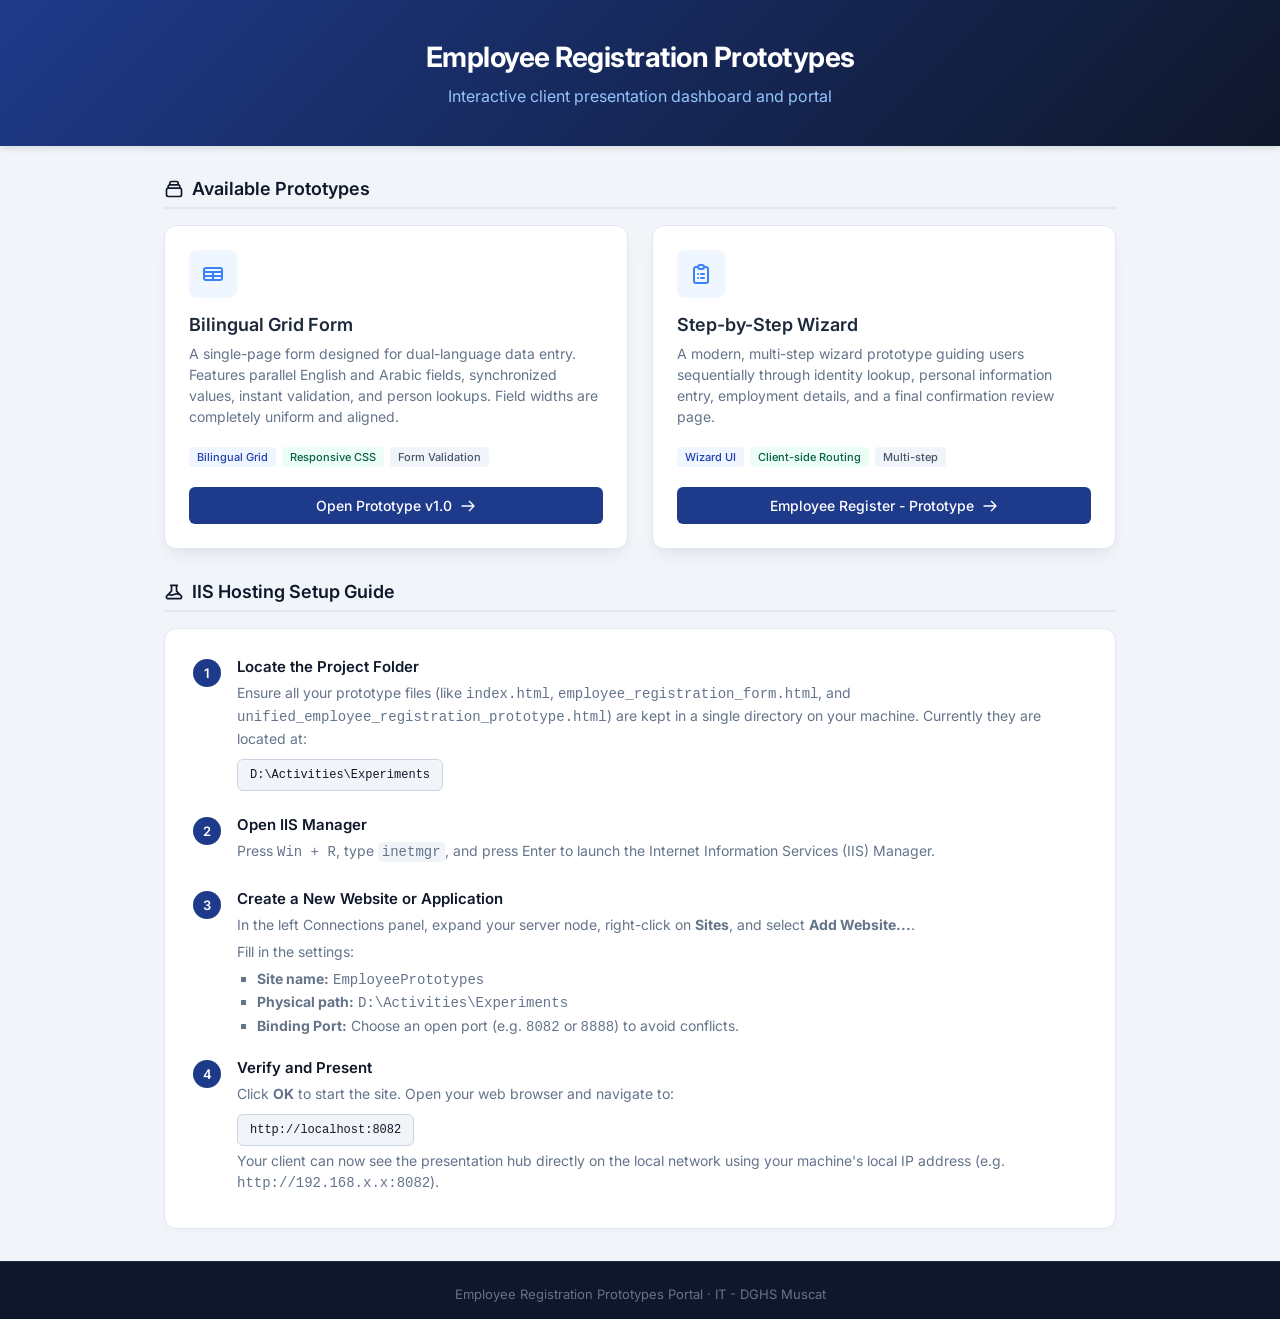
==== index.html @ e055f73d "Add link to prototype" ====
<!DOCTYPE html>
<html lang="en">

<head>
  <meta charset="UTF-8">
  <meta name="viewport" content="width=device-width, initial-scale=1.0">
  <title>Client Presentation Hub · Employee Registration Prototypes</title>
  <style>
    @import url('https://fonts.googleapis.com/css2?family=Inter:wght@400;500;600;700&display=swap');

    * {
      box-sizing: border-box;
      margin: 0;
      padding: 0;
    }

    body {
      font-family: 'Inter', "Segoe UI", system-ui, -apple-system, sans-serif;
      font-size: 14px;
      color: #334155;
      background: #f1f5f9;
      min-height: 100vh;
      display: flex;
      flex-direction: column;
    }

    header {
      background: linear-gradient(135deg, #1e3a8a 0%, #0f172a 100%);
      color: #ffffff;
      padding: 40px 24px;
      text-align: center;
      box-shadow: 0 4px 6px -1px rgba(0, 0, 0, 0.1);
    }

    .header-content {
      max-width: 800px;
      margin: 0 auto;
    }

    header h1 {
      font-size: 28px;
      font-weight: 700;
      margin-bottom: 12px;
      letter-spacing: -0.5px;
    }

    header p {
      color: #93c5fd;
      font-size: 16px;
      font-weight: 400;
    }

    main {
      flex: 1;
      max-width: 1000px;
      width: 100%;
      margin: 32px auto;
      padding: 0 24px;
      display: grid;
      grid-template-columns: 1fr;
      gap: 32px;
    }

    .section-title {
      font-size: 18px;
      font-weight: 600;
      color: #0f172a;
      margin-bottom: 16px;
      display: flex;
      align-items: center;
      gap: 8px;
      border-bottom: 2px solid #e2e8f0;
      padding-bottom: 8px;
    }

    .cards-grid {
      display: grid;
      grid-template-columns: 1fr 1fr;
      gap: 24px;
    }

    @media (max-width: 768px) {
      .cards-grid {
        grid-template-columns: 1fr;
      }
    }

    .card {
      background: #ffffff;
      border: 1px solid #e2e8f0;
      border-radius: 12px;
      padding: 24px;
      display: flex;
      flex-direction: column;
      box-shadow: 0 4px 6px -1px rgba(0, 0, 0, 0.02), 0 10px 15px -3px rgba(0, 0, 0, 0.05);
      transition: all 0.25s ease;
      position: relative;
      overflow: hidden;
    }

    .card::before {
      content: '';
      position: absolute;
      top: 0;
      left: 0;
      width: 4px;
      height: 100%;
      background: #3b82f6;
      opacity: 0;
      transition: opacity 0.2s;
    }

    .card:hover {
      transform: translateY(-4px);
      box-shadow: 0 10px 15px -3px rgba(0, 0, 0, 0.05), 0 20px 25px -5px rgba(0, 0, 0, 0.1);
      border-color: #cbd5e1;
    }

    .card:hover::before {
      opacity: 1;
    }

    .card-icon {
      font-size: 24px;
      margin-bottom: 16px;
      background: #eff6ff;
      color: #3b82f6;
      width: 48px;
      height: 48px;
      border-radius: 8px;
      display: flex;
      align-items: center;
      justify-content: center;
    }

    .card-title {
      font-size: 18px;
      font-weight: 600;
      color: #1e293b;
      margin-bottom: 8px;
    }

    .card-desc {
      color: #64748b;
      font-size: 14px;
      line-height: 1.5;
      margin-bottom: 20px;
      flex: 1;
    }

    .card-tags {
      display: flex;
      gap: 6px;
      flex-wrap: wrap;
      margin-bottom: 20px;
    }

    .tag {
      font-size: 11px;
      font-weight: 500;
      padding: 3px 8px;
      border-radius: 4px;
      background: #f1f5f9;
      color: #475569;
    }

    .tag-blue {
      background: #eff6ff;
      color: #1e40af;
    }

    .tag-green {
      background: #ecfdf5;
      color: #065f46;
    }

    .card-btn {
      display: inline-flex;
      align-items: center;
      justify-content: center;
      gap: 8px;
      padding: 10px 16px;
      background: #1e3a8a;
      color: #ffffff;
      text-decoration: none;
      font-weight: 500;
      border-radius: 6px;
      transition: background 0.2s;
    }

    .card-btn:hover {
      background: #1d4ed8;
    }

    /* IIS Hosting Instructions Box */
    .iis-guide {
      background: #ffffff;
      border: 1px solid #e2e8f0;
      border-radius: 12px;
      padding: 28px;
      box-shadow: 0 4px 6px -1px rgba(0, 0, 0, 0.02);
    }

    .guide-step {
      margin-bottom: 20px;
      display: flex;
      gap: 16px;
    }

    .guide-step:last-child {
      margin-bottom: 0;
    }

    .step-num {
      width: 28px;
      height: 28px;
      background: #1e3a8a;
      color: #ffffff;
      border-radius: 50%;
      display: flex;
      align-items: center;
      justify-content: center;
      font-weight: 600;
      font-size: 13px;
      flex-shrink: 0;
      margin-top: 2px;
    }

    .step-text h4 {
      font-size: 15px;
      font-weight: 600;
      color: #0f172a;
      margin-bottom: 6px;
    }

    .step-text p {
      color: #64748b;
      line-height: 1.5;
      margin-bottom: 6px;
    }

    .code-block {
      background: #f1f5f9;
      padding: 8px 12px;
      border-radius: 6px;
      font-family: monospace;
      font-size: 12px;
      color: #0f172a;
      border: 1px solid #cbd5e1;
      display: inline-block;
      margin: 4px 0;
    }

    footer {
      background: #0f172a;
      color: #64748b;
      text-align: center;
      padding: 24px;
      font-size: 13px;
      border-top: 1px solid #1e293b;
    }
  </style>
</head>

<body>

  <header>
    <div class="header-content">
      <h1>Employee Registration Prototypes</h1>
      <p>Interactive client presentation dashboard and portal</p>
    </div>
  </header>

  <main>
    <div>
      <h2 class="section-title">
        <svg width="20" height="20" fill="none" stroke="currentColor" stroke-width="2" viewBox="0 0 24 24"
          xmlns="http://www.w3.org/2000/svg">
          <path stroke-linecap="round" stroke-linejoin="round"
            d="M19 11H5m14 0a2 2 0 012 2v6a2 2 0 01-2 2H5a2 2 0 01-2-2v-6a2 2 0 012-2m14 0V9a2 2 0 00-2-2M5 11V9a2 2 0 012-2m0 0V5a2 2 0 012-2h6a2 2 0 012 2v2M7 7h10">
          </path>
        </svg>
        Available Prototypes
      </h2>
      <div class="cards-grid">

        <!-- Card 1 -->
        <div class="card">
          <div class="card-icon">
            <svg width="24" height="24" fill="none" stroke="currentColor" stroke-width="2" viewBox="0 0 24 24"
              xmlns="http://www.w3.org/2000/svg">
              <path stroke-linecap="round" stroke-linejoin="round"
                d="M3 10h18M3 14h18m-9-4v8m-7 0h14a2 2 0 002-2V8a2 2 0 00-2-2H5a2 2 0 00-2 2v8a2 2 0 002 2z"></path>
            </svg>
          </div>
          <h3 class="card-title">Bilingual Grid Form</h3>
          <p class="card-desc">
            A single-page form designed for dual-language data entry. Features parallel English and Arabic fields,
            synchronized values, instant validation, and person lookups. Field widths are completely uniform and
            aligned.
          </p>
          <div class="card-tags">
            <span class="tag tag-blue">Bilingual Grid</span>
            <span class="tag tag-green">Responsive CSS</span>
            <span class="tag">Form Validation</span>
          </div>
          <a href="employee_registration_form.html" class="card-btn">
            Open Prototype v1.0
            <svg width="16" height="16" fill="none" stroke="currentColor" stroke-width="2" viewBox="0 0 24 24"
              xmlns="http://www.w3.org/2000/svg">
              <path stroke-linecap="round" stroke-linejoin="round" d="M14 5l7 7m0 0l-7 7m7-7H3"></path>
            </svg>
          </a>
        </div>

        <!-- Card 2 -->
        <div class="card">
          <div class="card-icon">
            <svg width="24" height="24" fill="none" stroke="currentColor" stroke-width="2" viewBox="0 0 24 24"
              xmlns="http://www.w3.org/2000/svg">
              <path stroke-linecap="round" stroke-linejoin="round"
                d="M9 5H7a2 2 0 00-2 2v12a2 2 0 002 2h10a2 2 0 002-2V7a2 2 0 00-2-2h-2M9 5a2 2 0 002 2h2a2 2 0 002-2M9 5a2 2 0 012-2h2a2 2 0 012 2m-3 7h3m-3 4h3m-6-4h.01M9 16h.01">
              </path>
            </svg>
          </div>
          <h3 class="card-title">Step-by-Step Wizard</h3>
          <p class="card-desc">
            A modern, multi-step wizard prototype guiding users sequentially through identity lookup, personal
            information entry, employment details, and a final confirmation review page.
          </p>
          <div class="card-tags">
            <span class="tag tag-blue">Wizard UI</span>
            <span class="tag tag-green">Client-side Routing</span>
            <span class="tag">Multi-step</span>
          </div>
          <a href="new_employee_registration.html" class="card-btn">
            Employee Register - Prototype
            <svg width="16" height="16" fill="none" stroke="currentColor" stroke-width="2" viewBox="0 0 24 24"
              xmlns="http://www.w3.org/2000/svg">
              <path stroke-linecap="round" stroke-linejoin="round" d="M14 5l7 7m0 0l-7 7m7-7H3"></path>
            </svg>
          </a>
        </div>

      </div>
    </div>

    <div>
      <h2 class="section-title">
        <svg width="20" height="20" fill="none" stroke="currentColor" stroke-width="2" viewBox="0 0 24 24"
          xmlns="http://www.w3.org/2000/svg">
          <path stroke-linecap="round" stroke-linejoin="round"
            d="M19.428 15.428a2 2 0 00-1.022-.547l-2.387-.477a6 6 0 00-3.86.517l-.318.158a6 6 0 01-3.86.517L6.05 15.21a2 2 0 00-1.806.547M8 4h8l-1 1v5.172a2 2 0 00.586 1.414l5 5c1.26 1.26.367 3.414-1.415 3.414H4.828c-1.782 0-2.674-2.154-1.414-3.414l5-5A2 2 0 009 9.172V5L8 4z">
          </path>
        </svg>
        IIS Hosting Setup Guide
      </h2>
      <div class="iis-guide">
        <div class="guide-step">
          <div class="step-num">1</div>
          <div class="step-text">
            <h4>Locate the Project Folder</h4>
            <p>Ensure all your prototype files (like <code>index.html</code>,
              <code>employee_registration_form.html</code>, and
              <code>unified_employee_registration_prototype.html</code>) are kept in a single directory on your machine.
              Currently they are located at:</p>
            <div class="code-block">D:\Activities\Experiments</div>
          </div>
        </div>

        <div class="guide-step">
          <div class="step-num">2</div>
          <div class="step-text">
            <h4>Open IIS Manager</h4>
            <p>Press <kbd>Win + R</kbd>, type <code
                style="background:#f1f5f9;padding:2px 4px;border-radius:4px">inetmgr</code>, and press Enter to launch
              the Internet Information Services (IIS) Manager.</p>
          </div>
        </div>

        <div class="guide-step">
          <div class="step-num">3</div>
          <div class="step-text">
            <h4>Create a New Website or Application</h4>
            <p>In the left Connections panel, expand your server node, right-click on <strong>Sites</strong>, and select
              <strong>Add Website...</strong>.</p>
            <p>Fill in the settings:</p>
            <ul style="margin-left: 20px; color: #64748b; line-height: 1.6; list-style-type: square;">
              <li><strong>Site name:</strong> <code>EmployeePrototypes</code></li>
              <li><strong>Physical path:</strong> <code>D:\Activities\Experiments</code></li>
              <li><strong>Binding Port:</strong> Choose an open port (e.g. <code>8082</code> or <code>8888</code>) to
                avoid conflicts.</li>
            </ul>
          </div>
        </div>

        <div class="guide-step">
          <div class="step-num">4</div>
          <div class="step-text">
            <h4>Verify and Present</h4>
            <p>Click <strong>OK</strong> to start the site. Open your web browser and navigate to:</p>
            <div class="code-block">http://localhost:8082</div>
            <p>Your client can now see the presentation hub directly on the local network using your machine's local IP
              address (e.g. <code>http://192.168.x.x:8082</code>).</p>
          </div>
        </div>
      </div>
    </div>
  </main>

  <footer>
    <p>Employee Registration Prototypes Portal · IT - DGHS Muscat</p>
  </footer>

</body>

</html>
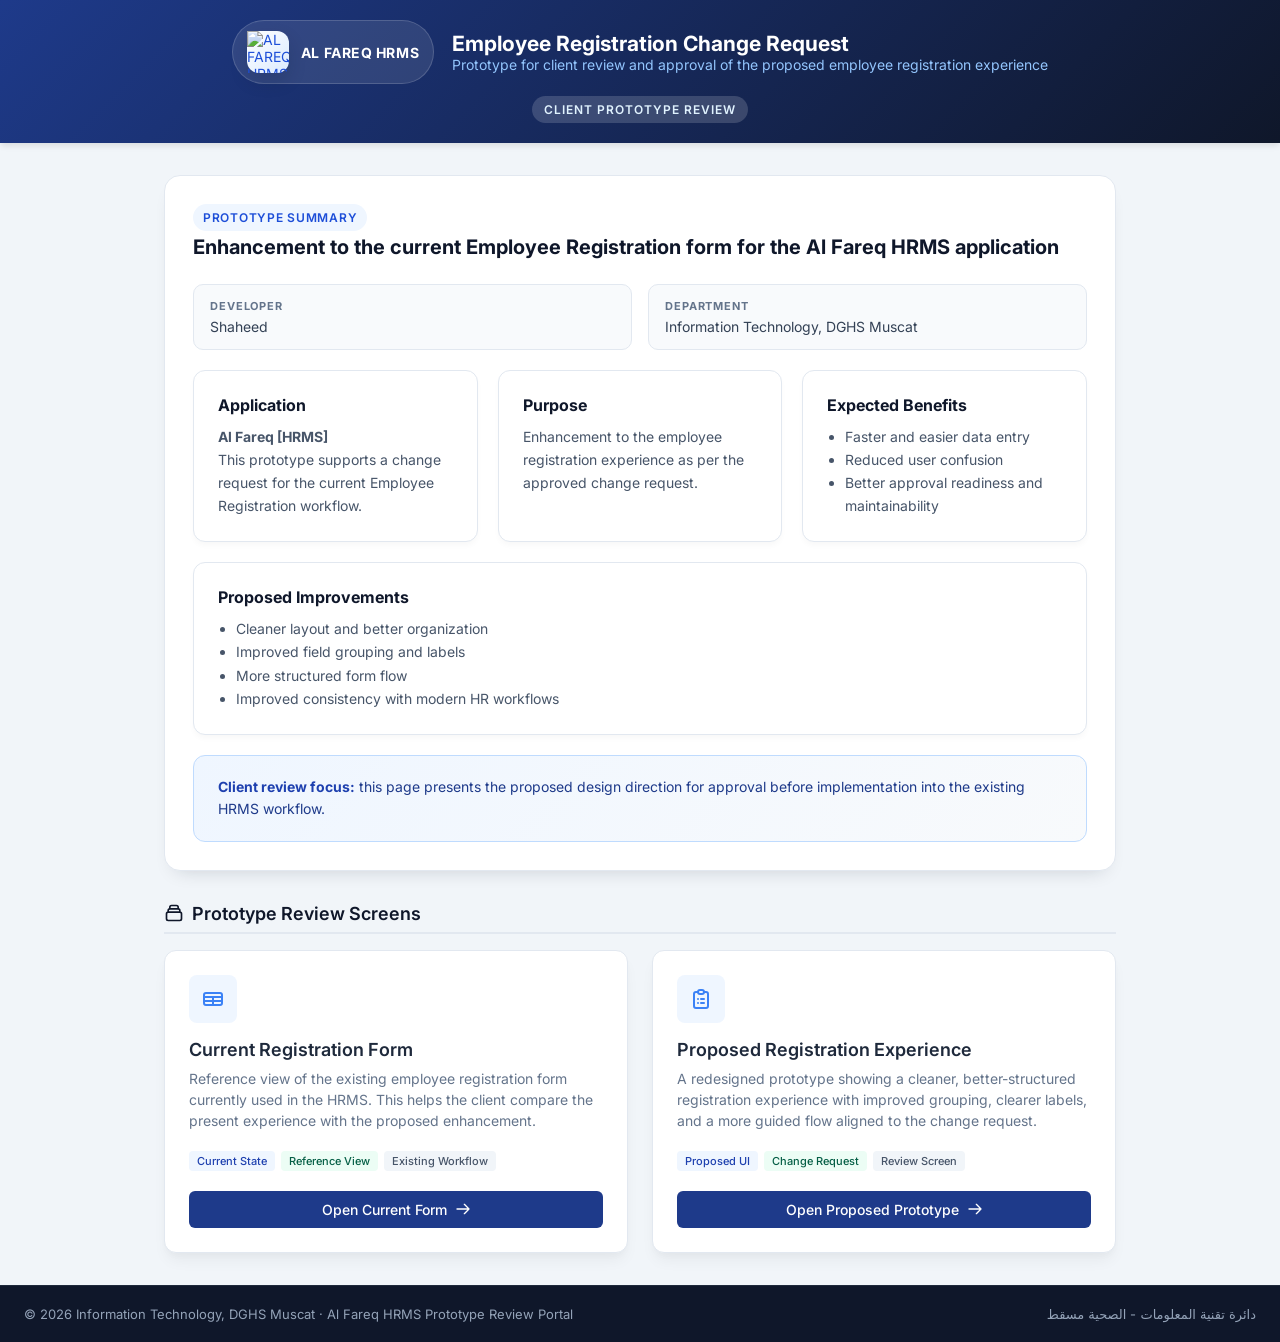
==== commit 66ca9e25: "Added zoom option to index page" ====
--- a/index.html
+++ b/index.html
@@ -5,8 +5,11 @@
   <meta charset="UTF-8">
   <meta name="viewport" content="width=device-width, initial-scale=1.0">
   <title>Client Presentation Hub · Employee Registration Prototypes</title>
+  <link rel="preconnect" href="https://fonts.googleapis.com">
+  <link rel="preconnect" href="https://fonts.gstatic.com" crossorigin>
+  <link href="https://fonts.googleapis.com/css2?family=Inter:wght@400;500;600;700&display=swap" rel="stylesheet">
+  <link rel="stylesheet" href="https://cdnjs.cloudflare.com/ajax/libs/font-awesome/6.5.2/css/all.min.css" crossorigin="anonymous" referrerpolicy="no-referrer">
   <style>
-    @import url('https://fonts.googleapis.com/css2?family=Inter:wght@400;500;600;700&display=swap');
 
     * {
       box-sizing: border-box;
@@ -27,26 +30,43 @@
     header {
       background: linear-gradient(135deg, #1e3a8a 0%, #0f172a 100%);
       color: #ffffff;
-      padding: 40px 24px;
+      padding: 20px 24px;
       text-align: center;
       box-shadow: 0 4px 6px -1px rgba(0, 0, 0, 0.1);
     }
 
     .header-content {
-      max-width: 800px;
+      max-width: 900px;
       margin: 0 auto;
     }
 
+    .header-title-row {
+      display: flex;
+      align-items: center;
+      justify-content: center;
+      gap: 18px;
+      flex-wrap: wrap;
+      margin-bottom: 12px;
+      text-align: left;
+    }
+
+    .header-copy {
+      display: flex;
+      flex-direction: column;
+      align-items: flex-start;
+      min-width: 280px;
+    }
+
     header h1 {
-      font-size: 28px;
+      font-size: 24px;
       font-weight: 700;
-      margin-bottom: 12px;
+      margin-bottom: 8px;
       letter-spacing: -0.5px;
     }
 
     header p {
       color: #93c5fd;
-      font-size: 16px;
+      font-size: 14px;
       font-weight: 400;
     }
 
@@ -184,7 +204,12 @@
       color: #ffffff;
       text-decoration: none;
       font-weight: 500;
+      font-family: inherit;
+      font-size: inherit;
+      border: none;
       border-radius: 6px;
+      cursor: pointer;
+      appearance: none;
       transition: background 0.2s;
     }
 
@@ -192,73 +217,346 @@
       background: #1d4ed8;
     }
 
-    /* IIS Hosting Instructions Box */
-    .iis-guide {
+    .modal-backdrop {
+      position: fixed;
+      inset: 0;
+      background: rgba(2, 6, 23, 0.72);
+      display: none;
+      align-items: center;
+      justify-content: center;
+      padding: 24px;
+      z-index: 2000;
+    }
+
+    .modal-backdrop.open {
+      display: flex;
+    }
+
+    .modal-panel {
+      width: min(1100px, 100%);
+      max-height: 90vh;
+      background: #ffffff;
+      border-radius: 16px;
+      overflow: hidden;
+      box-shadow: 0 20px 50px rgba(2, 6, 23, 0.28);
+      display: flex;
+      flex-direction: column;
+    }
+
+    .modal-header {
+      display: flex;
+      justify-content: space-between;
+      align-items: center;
+      padding: 16px 20px;
+      border-bottom: 1px solid #e2e8f0;
+      background: #f8fafc;
+    }
+
+    .modal-title {
+      font-size: 16px;
+      font-weight: 700;
+      color: #0f172a;
+    }
+
+    .modal-close {
+      border: none;
+      background: transparent;
+      color: #475569;
+      font-size: 22px;
+      cursor: pointer;
+      line-height: 1;
+    }
+
+    .modal-body {
+      padding: 16px;
+      overflow: auto;
+      background: #f8fafc;
+    }
+
+    .modal-zoom-toolbar {
+      display: flex;
+      align-items: center;
+      justify-content: flex-end;
+      gap: 6px;
+      margin-bottom: 10px;
+      flex-wrap: wrap;
+    }
+
+    .modal-zoom-btn {
+      border: 1px solid #d0d7de;
+      background: #ffffff;
+      color: #212529;
+      border-radius: 0.375rem;
+      min-width: 30px;
+      height: 30px;
+      display: inline-flex;
+      align-items: center;
+      justify-content: center;
+      cursor: pointer;
+      font-size: 13px;
+      font-weight: 600;
+      line-height: 1;
+      box-shadow: 0 1px 2px rgba(15, 23, 42, 0.04);
+      transition: all 0.2s ease;
+      padding: 0 8px;
+    }
+
+    .modal-zoom-btn:hover {
+      background: #f8f9fa;
+      border-color: #adb5bd;
+      box-shadow: 0 2px 6px rgba(15, 23, 42, 0.08);
+    }
+
+    .modal-zoom-btn:active {
+      background: #e9ecef;
+      border-color: #adb5bd;
+      transform: translateY(1px);
+    }
+
+    .modal-zoom-btn.primary {
+      background: #0d6efd;
+      border-color: #0d6efd;
+      color: #ffffff;
+    }
+
+    .modal-zoom-btn.primary:hover {
+      background: #0b5ed7;
+      border-color: #0a58ca;
+      color: #ffffff;
+    }
+
+    .modal-zoom-btn.secondary {
+      background: #6c757d;
+      border-color: #6c757d;
+      color: #ffffff;
+    }
+
+    .modal-zoom-btn.secondary:hover {
+      background: #5c636a;
+      border-color: #565e64;
+      color: #ffffff;
+    }
+
+    .modal-zoom-value {
+      min-width: 46px;
+      text-align: center;
+      font-size: 11px;
+      font-weight: 600;
+      color: #495057;
+      background: #f8f9fa;
+      border: 1px solid #dee2e6;
+      border-radius: 0.375rem;
+      padding: 4px 8px;
+      letter-spacing: 0.02em;
+    }
+
+    .modal-image-shell {
+      display: flex;
+      justify-content: center;
+      align-items: flex-start;
+      overflow: auto;
+      padding: 4px 0 8px;
+      cursor: zoom-in;
+      user-select: none;
+    }
+
+    .modal-image-shell.zoomed {
+      cursor: move;
+    }
+
+    .modal-image-shell.dragging {
+      cursor: grabbing;
+    }
+
+    .modal-image {
+      width: 100%;
+      max-width: 100%;
+      height: auto;
+      display: block;
+      border-radius: 10px;
+      border: 1px solid #e2e8f0;
+      background: #ffffff;
+      transform: translate(var(--image-translate-x, 0px), var(--image-translate-y, 0px)) scale(var(--image-zoom, 1));
+      transform-origin: top center;
+      transition: transform 0.2s ease;
+    }
+
+    .modal-image.dragging-image {
+      transition: none;
+    }
+
+    .eyebrow {
+      display: inline-block;
+      background: rgba(255,255,255,0.16);
+      color: #e0f2fe;
+      padding: 6px 12px;
+      border-radius: 999px;
+      font-size: 12px;
+      font-weight: 600;
+      letter-spacing: 0.08em;
+      text-transform: uppercase;
+    }
+
+    .app-brand {
+      display: inline-flex;
+      align-items: center;
+      gap: 12px;
+      padding: 10px 14px;
+      background: rgba(255,255,255,0.1);
+      border: 1px solid rgba(255,255,255,0.16);
+      border-radius: 999px;
+    }
+
+    .app-icon {
+      width: 42px;
+      height: 42px;
+      border-radius: 12px;
+      background: linear-gradient(135deg, #ffffff 0%, #dbeafe 100%);
+      display: flex;
+      align-items: center;
+      justify-content: center;
+      color: #1d4ed8;
+      box-shadow: 0 8px 18px rgba(15, 23, 42, 0.16);
+      flex-shrink: 0;
+    }
+
+    .app-brand-name {
+      font-size: 14px;
+      font-weight: 700;
+      letter-spacing: 0.04em;
+      color: #ffffff;
+    }
+
+    .overview-card {
+      background: #ffffff;
+      border: 1px solid #e2e8f0;
+      border-radius: 16px;
+      padding: 28px;
+      box-shadow: 0 10px 20px -12px rgba(15, 23, 42, 0.2);
+    }
+
+    .overview-top {
+      display: flex;
+      justify-content: space-between;
+      align-items: flex-start;
+      gap: 16px;
+      margin-bottom: 24px;
+    }
+
+    .overview-top h2 {
+      font-size: 20px;
+      color: #0f172a;
+      line-height: 1.25;
+      margin-top: 4px;
+    }
+
+    .pill {
+      display: inline-flex;
+      align-items: center;
+      gap: 6px;
+      padding: 6px 10px;
+      border-radius: 999px;
+      background: #eff6ff;
+      color: #1d4ed8;
+      font-size: 12px;
+      font-weight: 600;
+      text-transform: uppercase;
+      letter-spacing: 0.06em;
+    }
+
+    .meta-grid {
+      display: grid;
+      grid-template-columns: repeat(2, minmax(0, 1fr));
+      gap: 16px;
+    }
+
+    .meta-item {
+      background: #f8fafc;
+      border: 1px solid #e2e8f0;
+      border-radius: 10px;
+      padding: 14px 16px;
+    }
+
+    .meta-label {
+      display: block;
+      font-size: 11px;
+      font-weight: 700;
+      color: #64748b;
+      text-transform: uppercase;
+      letter-spacing: 0.08em;
+      margin-bottom: 5px;
+    }
+
+    .content-grid {
+      display: grid;
+      grid-template-columns: repeat(3, minmax(0, 1fr));
+      gap: 20px;
+    }
+
+    .panel {
       background: #ffffff;
       border: 1px solid #e2e8f0;
       border-radius: 12px;
-      padding: 28px;
-      box-shadow: 0 4px 6px -1px rgba(0, 0, 0, 0.02);
-    }
-
-    .guide-step {
-      margin-bottom: 20px;
-      display: flex;
-      gap: 16px;
-    }
-
-    .guide-step:last-child {
-      margin-bottom: 0;
-    }
-
-    .step-num {
-      width: 28px;
-      height: 28px;
-      background: #1e3a8a;
-      color: #ffffff;
-      border-radius: 50%;
-      display: flex;
-      align-items: center;
-      justify-content: center;
-      font-weight: 600;
-      font-size: 13px;
-      flex-shrink: 0;
-      margin-top: 2px;
-    }
-
-    .step-text h4 {
-      font-size: 15px;
-      font-weight: 600;
+      padding: 24px;
+      box-shadow: 0 4px 6px -1px rgba(0, 0, 0, 0.03);
+    }
+
+    .panel h3 {
+      font-size: 16px;
       color: #0f172a;
-      margin-bottom: 6px;
-    }
-
-    .step-text p {
-      color: #64748b;
-      line-height: 1.5;
-      margin-bottom: 6px;
-    }
-
-    .code-block {
-      background: #f1f5f9;
-      padding: 8px 12px;
-      border-radius: 6px;
-      font-family: monospace;
-      font-size: 12px;
-      color: #0f172a;
-      border: 1px solid #cbd5e1;
-      display: inline-block;
-      margin: 4px 0;
+      margin-bottom: 10px;
+    }
+
+    .panel p,
+    .panel li {
+      color: #475569;
+      line-height: 1.65;
+      font-size: 14px;
+    }
+
+    .panel ul {
+      margin-left: 18px;
+    }
+
+    .note-panel {
+      background: linear-gradient(135deg, #eff6ff 0%, #f8fafc 100%);
+      border: 1px solid #bfdbfe;
+      border-radius: 12px;
+      padding: 20px 24px;
+      color: #1e3a8a;
+      line-height: 1.6;
+    }
+
+    .note-panel strong {
+      color: #1e40af;
     }
 
     footer {
       background: #0f172a;
-      color: #64748b;
-      text-align: center;
-      padding: 24px;
+      color: #94a3b8;
+      padding: 20px 24px;
       font-size: 13px;
       border-top: 1px solid #1e293b;
     }
+
+    .footer-content {
+      width: 100%;
+      display: flex;
+      justify-content: space-between;
+      align-items: center;
+      gap: 16px;
+      flex-wrap: wrap;
+    }
+
+    .footer-left {
+      text-align: left;
+      margin-right: auto;
+    }
+
+    .footer-right {
+      text-align: right;
+      margin-left: auto;
+    }
   </style>
 </head>
 
@@ -266,12 +564,77 @@
 
   <header>
     <div class="header-content">
-      <h1>Employee Registration Prototypes</h1>
-      <p>Interactive client presentation dashboard and portal</p>
+      <div class="header-title-row">
+        <div class="app-brand">
+          <div class="app-icon" aria-hidden="true">
+            <img src="HRMS_Icon.png" alt="AL FAREQ HRMS icon" style="width: 100%; height: 100%; object-fit: contain; display: block;">
+          </div>
+          <div class="app-brand-name">AL FAREQ HRMS</div>
+        </div>
+        <div class="header-copy">
+          <h2>Employee Registration Change Request</h2>
+          <p>Prototype for client review and approval of the proposed employee registration experience</p>
+        </div>
+      </div>
+      <div class="eyebrow">Client Prototype Review</div>
     </div>
   </header>
 
   <main>
+    <div class="overview-card">
+      <div class="overview-top">
+        <div>
+          <div class="pill">Prototype Summary</div>
+          <h2>Enhancement to the current Employee Registration form for the Al Fareq HRMS application</h2>
+        </div>
+      </div>
+
+      <div class="meta-grid">
+        <div class="meta-item">
+          <span class="meta-label">Developer</span>
+          <div>Shaheed</div>
+        </div>
+        <div class="meta-item">
+          <span class="meta-label">Department</span>
+          <div>Information Technology, DGHS Muscat</div>
+        </div>
+      </div>
+
+      <div class="content-grid" style="margin-top: 20px;">
+        <div class="panel">
+          <h3>Application</h3>
+          <p><strong>Al Fareq [HRMS]</strong></p>
+          <p>This prototype supports a change request for the current Employee Registration workflow.</p>
+        </div>
+        <div class="panel">
+          <h3>Purpose</h3>
+          <p>Enhancement to the employee registration experience as per the approved change request.</p>
+        </div>
+        <div class="panel">
+          <h3>Expected Benefits</h3>
+          <ul>
+            <li>Faster and easier data entry</li>
+            <li>Reduced user confusion</li>
+            <li>Better approval readiness and maintainability</li>
+          </ul>
+        </div>
+      </div>
+
+      <div class="panel" style="margin-top: 20px;">
+        <h3>Proposed Improvements</h3>
+        <ul>
+          <li>Cleaner layout and better organization</li>
+          <li>Improved field grouping and labels</li>
+          <li>More structured form flow</li>
+          <li>Improved consistency with modern HR workflows</li>
+        </ul>
+      </div>
+
+      <div class="note-panel" style="margin-top: 20px;">
+        <strong>Client review focus:</strong> this page presents the proposed design direction for approval before implementation into the existing HRMS workflow.
+      </div>
+    </div>
+
     <div>
       <h2 class="section-title">
         <svg width="20" height="20" fill="none" stroke="currentColor" stroke-width="2" viewBox="0 0 24 24"
@@ -280,7 +643,7 @@
             d="M19 11H5m14 0a2 2 0 012 2v6a2 2 0 01-2 2H5a2 2 0 01-2-2v-6a2 2 0 012-2m14 0V9a2 2 0 00-2-2M5 11V9a2 2 0 012-2m0 0V5a2 2 0 012-2h6a2 2 0 012 2v2M7 7h10">
           </path>
         </svg>
-        Available Prototypes
+        Prototype Review Screens
       </h2>
       <div class="cards-grid">
 
@@ -293,24 +656,23 @@
                 d="M3 10h18M3 14h18m-9-4v8m-7 0h14a2 2 0 002-2V8a2 2 0 00-2-2H5a2 2 0 00-2 2v8a2 2 0 002 2z"></path>
             </svg>
           </div>
-          <h3 class="card-title">Bilingual Grid Form</h3>
+          <h3 class="card-title">Current Registration Form</h3>
           <p class="card-desc">
-            A single-page form designed for dual-language data entry. Features parallel English and Arabic fields,
-            synchronized values, instant validation, and person lookups. Field widths are completely uniform and
-            aligned.
+            Reference view of the existing employee registration form currently used in the HRMS. This helps the client
+            compare the present experience with the proposed enhancement.
           </p>
           <div class="card-tags">
-            <span class="tag tag-blue">Bilingual Grid</span>
-            <span class="tag tag-green">Responsive CSS</span>
-            <span class="tag">Form Validation</span>
+            <span class="tag tag-blue">Current State</span>
+            <span class="tag tag-green">Reference View</span>
+            <span class="tag">Existing Workflow</span>
           </div>
-          <a href="employee_registration_form.html" class="card-btn">
-            Open Prototype v1.0
+          <button type="button" class="card-btn" onclick="openCurrentFormModal()">
+            Open Current Form
             <svg width="16" height="16" fill="none" stroke="currentColor" stroke-width="2" viewBox="0 0 24 24"
               xmlns="http://www.w3.org/2000/svg">
               <path stroke-linecap="round" stroke-linejoin="round" d="M14 5l7 7m0 0l-7 7m7-7H3"></path>
             </svg>
-          </a>
+          </button>
         </div>
 
         <!-- Card 2 -->
@@ -323,18 +685,18 @@
               </path>
             </svg>
           </div>
-          <h3 class="card-title">Step-by-Step Wizard</h3>
+          <h3 class="card-title">Proposed Registration Experience</h3>
           <p class="card-desc">
-            A modern, multi-step wizard prototype guiding users sequentially through identity lookup, personal
-            information entry, employment details, and a final confirmation review page.
+            A redesigned prototype showing a cleaner, better-structured registration experience with improved grouping,
+            clearer labels, and a more guided flow aligned to the change request.
           </p>
           <div class="card-tags">
-            <span class="tag tag-blue">Wizard UI</span>
-            <span class="tag tag-green">Client-side Routing</span>
-            <span class="tag">Multi-step</span>
+            <span class="tag tag-blue">Proposed UI</span>
+            <span class="tag tag-green">Change Request</span>
+            <span class="tag">Review Screen</span>
           </div>
           <a href="new_employee_registration.html" class="card-btn">
-            Employee Register - Prototype
+            Open Proposed Prototype
             <svg width="16" height="16" fill="none" stroke="currentColor" stroke-width="2" viewBox="0 0 24 24"
               xmlns="http://www.w3.org/2000/svg">
               <path stroke-linecap="round" stroke-linejoin="round" d="M14 5l7 7m0 0l-7 7m7-7H3"></path>
@@ -345,71 +707,152 @@
       </div>
     </div>
 
-    <div>
-      <h2 class="section-title">
-        <svg width="20" height="20" fill="none" stroke="currentColor" stroke-width="2" viewBox="0 0 24 24"
-          xmlns="http://www.w3.org/2000/svg">
-          <path stroke-linecap="round" stroke-linejoin="round"
-            d="M19.428 15.428a2 2 0 00-1.022-.547l-2.387-.477a6 6 0 00-3.86.517l-.318.158a6 6 0 01-3.86.517L6.05 15.21a2 2 0 00-1.806.547M8 4h8l-1 1v5.172a2 2 0 00.586 1.414l5 5c1.26 1.26.367 3.414-1.415 3.414H4.828c-1.782 0-2.674-2.154-1.414-3.414l5-5A2 2 0 009 9.172V5L8 4z">
-          </path>
-        </svg>
-        IIS Hosting Setup Guide
-      </h2>
-      <div class="iis-guide">
-        <div class="guide-step">
-          <div class="step-num">1</div>
-          <div class="step-text">
-            <h4>Locate the Project Folder</h4>
-            <p>Ensure all your prototype files (like <code>index.html</code>,
-              <code>employee_registration_form.html</code>, and
-              <code>unified_employee_registration_prototype.html</code>) are kept in a single directory on your machine.
-              Currently they are located at:</p>
-            <div class="code-block">D:\Activities\Experiments</div>
-          </div>
-        </div>
-
-        <div class="guide-step">
-          <div class="step-num">2</div>
-          <div class="step-text">
-            <h4>Open IIS Manager</h4>
-            <p>Press <kbd>Win + R</kbd>, type <code
-                style="background:#f1f5f9;padding:2px 4px;border-radius:4px">inetmgr</code>, and press Enter to launch
-              the Internet Information Services (IIS) Manager.</p>
-          </div>
-        </div>
-
-        <div class="guide-step">
-          <div class="step-num">3</div>
-          <div class="step-text">
-            <h4>Create a New Website or Application</h4>
-            <p>In the left Connections panel, expand your server node, right-click on <strong>Sites</strong>, and select
-              <strong>Add Website...</strong>.</p>
-            <p>Fill in the settings:</p>
-            <ul style="margin-left: 20px; color: #64748b; line-height: 1.6; list-style-type: square;">
-              <li><strong>Site name:</strong> <code>EmployeePrototypes</code></li>
-              <li><strong>Physical path:</strong> <code>D:\Activities\Experiments</code></li>
-              <li><strong>Binding Port:</strong> Choose an open port (e.g. <code>8082</code> or <code>8888</code>) to
-                avoid conflicts.</li>
-            </ul>
-          </div>
-        </div>
-
-        <div class="guide-step">
-          <div class="step-num">4</div>
-          <div class="step-text">
-            <h4>Verify and Present</h4>
-            <p>Click <strong>OK</strong> to start the site. Open your web browser and navigate to:</p>
-            <div class="code-block">http://localhost:8082</div>
-            <p>Your client can now see the presentation hub directly on the local network using your machine's local IP
-              address (e.g. <code>http://192.168.x.x:8082</code>).</p>
-          </div>
+  </main>
+
+  <div class="modal-backdrop" id="currentFormModal" onclick="closeCurrentFormModal(event)">
+    <div class="modal-panel" role="dialog" aria-modal="true" aria-labelledby="currentFormModalTitle">
+      <div class="modal-header">
+        <div class="modal-title" id="currentFormModalTitle">Current Employee Registration Form</div>
+        <button type="button" class="modal-close" aria-label="Close" onclick="closeCurrentFormModal()">&times;</button>
+      </div>
+      <div class="modal-body">
+        <div class="modal-zoom-toolbar" role="toolbar" aria-label="Image zoom controls">
+          <button type="button" class="modal-zoom-btn secondary" onclick="adjustImageZoom(-0.1)" aria-label="Zoom out"><i class="fa-solid fa-minus"></i></button>
+          <span class="modal-zoom-value" id="modalZoomValue">100%</span>
+          <button type="button" class="modal-zoom-btn primary" onclick="adjustImageZoom(0.1)" aria-label="Zoom in"><i class="fa-solid fa-plus"></i></button>
+          <button type="button" class="modal-zoom-btn" onclick="resetImageZoom()" aria-label="Reset zoom"><i class="fa-solid fa-rotate-left"></i></button>
+        </div>
+        <div class="modal-image-shell">
+          <img id="currentFormImage" class="modal-image" src="Images/CurrentRegister.png" alt="Current Employee Registration Form Screenshot">
         </div>
       </div>
     </div>
-  </main>
+  </div>
+
+  <script>
+    let currentImageZoom = 1;
+    let currentTranslateX = 0;
+    let currentTranslateY = 0;
+    let isDragging = false;
+    let dragStartX = 0;
+    let dragStartY = 0;
+    let dragStartTranslateX = 0;
+    let dragStartTranslateY = 0;
+
+    function applyImageZoom() {
+      const image = document.getElementById('currentFormImage');
+      const shell = document.querySelector('.modal-image-shell');
+      const value = document.getElementById('modalZoomValue');
+      if (image) {
+        image.style.setProperty('--image-zoom', currentImageZoom);
+        image.style.setProperty('--image-translate-x', currentTranslateX + 'px');
+        image.style.setProperty('--image-translate-y', currentTranslateY + 'px');
+      }
+      if (shell) {
+        shell.classList.toggle('zoomed', currentImageZoom > 1);
+      }
+      if (value) {
+        value.textContent = Math.round(currentImageZoom * 100) + '%';
+      }
+    }
+
+    function adjustImageZoom(step) {
+      currentImageZoom = Math.min(2, Math.max(0.9, Number((currentImageZoom + step).toFixed(2))));
+      if (currentImageZoom <= 1) {
+        currentTranslateX = 0;
+        currentTranslateY = 0;
+      }
+      applyImageZoom();
+    }
+
+    function resetImageZoom() {
+      currentImageZoom = 1;
+      currentTranslateX = 0;
+      currentTranslateY = 0;
+      applyImageZoom();
+    }
+
+    function startImageDrag(event) {
+      if (currentImageZoom <= 1) return;
+      event.preventDefault();
+      isDragging = true;
+      dragStartX = event.clientX;
+      dragStartY = event.clientY;
+      dragStartTranslateX = currentTranslateX;
+      dragStartTranslateY = currentTranslateY;
+      const shell = document.querySelector('.modal-image-shell');
+      const image = document.getElementById('currentFormImage');
+      if (shell) shell.classList.add('dragging');
+      if (image) image.classList.add('dragging-image');
+    }
+
+    function dragImage(event) {
+      if (!isDragging) return;
+      event.preventDefault();
+      currentTranslateX = dragStartTranslateX + (event.clientX - dragStartX);
+      currentTranslateY = dragStartTranslateY + (event.clientY - dragStartY);
+      applyImageZoom();
+    }
+
+    function endImageDrag() {
+      if (!isDragging) return;
+      isDragging = false;
+      const shell = document.querySelector('.modal-image-shell');
+      const image = document.getElementById('currentFormImage');
+      if (shell) shell.classList.remove('dragging');
+      if (image) image.classList.remove('dragging-image');
+    }
+
+    function openCurrentFormModal() {
+      const modal = document.getElementById('currentFormModal');
+      if (modal) {
+        resetImageZoom();
+        modal.classList.add('open');
+        document.body.style.overflow = 'hidden';
+      }
+    }
+
+    function closeCurrentFormModal(event) {
+      const modal = document.getElementById('currentFormModal');
+      if (!modal) return;
+      if (event && event.target !== modal) return;
+      modal.classList.remove('open');
+      document.body.style.overflow = '';
+      resetImageZoom();
+    }
+
+    document.addEventListener('keydown', function (event) {
+      if (event.key === 'Escape') {
+        closeCurrentFormModal();
+      }
+    });
+
+    const imageShell = document.querySelector('.modal-image-shell');
+    const imageElement = document.getElementById('currentFormImage');
+    if (imageShell) {
+      imageShell.addEventListener('mousedown', startImageDrag);
+      imageShell.addEventListener('mousemove', dragImage);
+      imageShell.addEventListener('mouseup', endImageDrag);
+      imageShell.addEventListener('mouseleave', endImageDrag);
+    }
+    if (imageElement) {
+      imageElement.addEventListener('mouseup', endImageDrag);
+    }
+    document.addEventListener('mousemove', dragImage);
+    document.addEventListener('mouseup', endImageDrag);
+
+    applyImageZoom();
+  </script>
 
   <footer>
-    <p>Employee Registration Prototypes Portal · IT - DGHS Muscat</p>
+    <div class="footer-content">
+      <div class="footer-left">
+        <p>© 2026 Information Technology, DGHS Muscat · Al Fareq HRMS Prototype Review Portal</p>
+      </div>
+      <div class="footer-right">
+        <p>دائرة تقنية المعلومات - الصحية مسقط</p>
+      </div>
+    </div>
   </footer>
 
 </body>
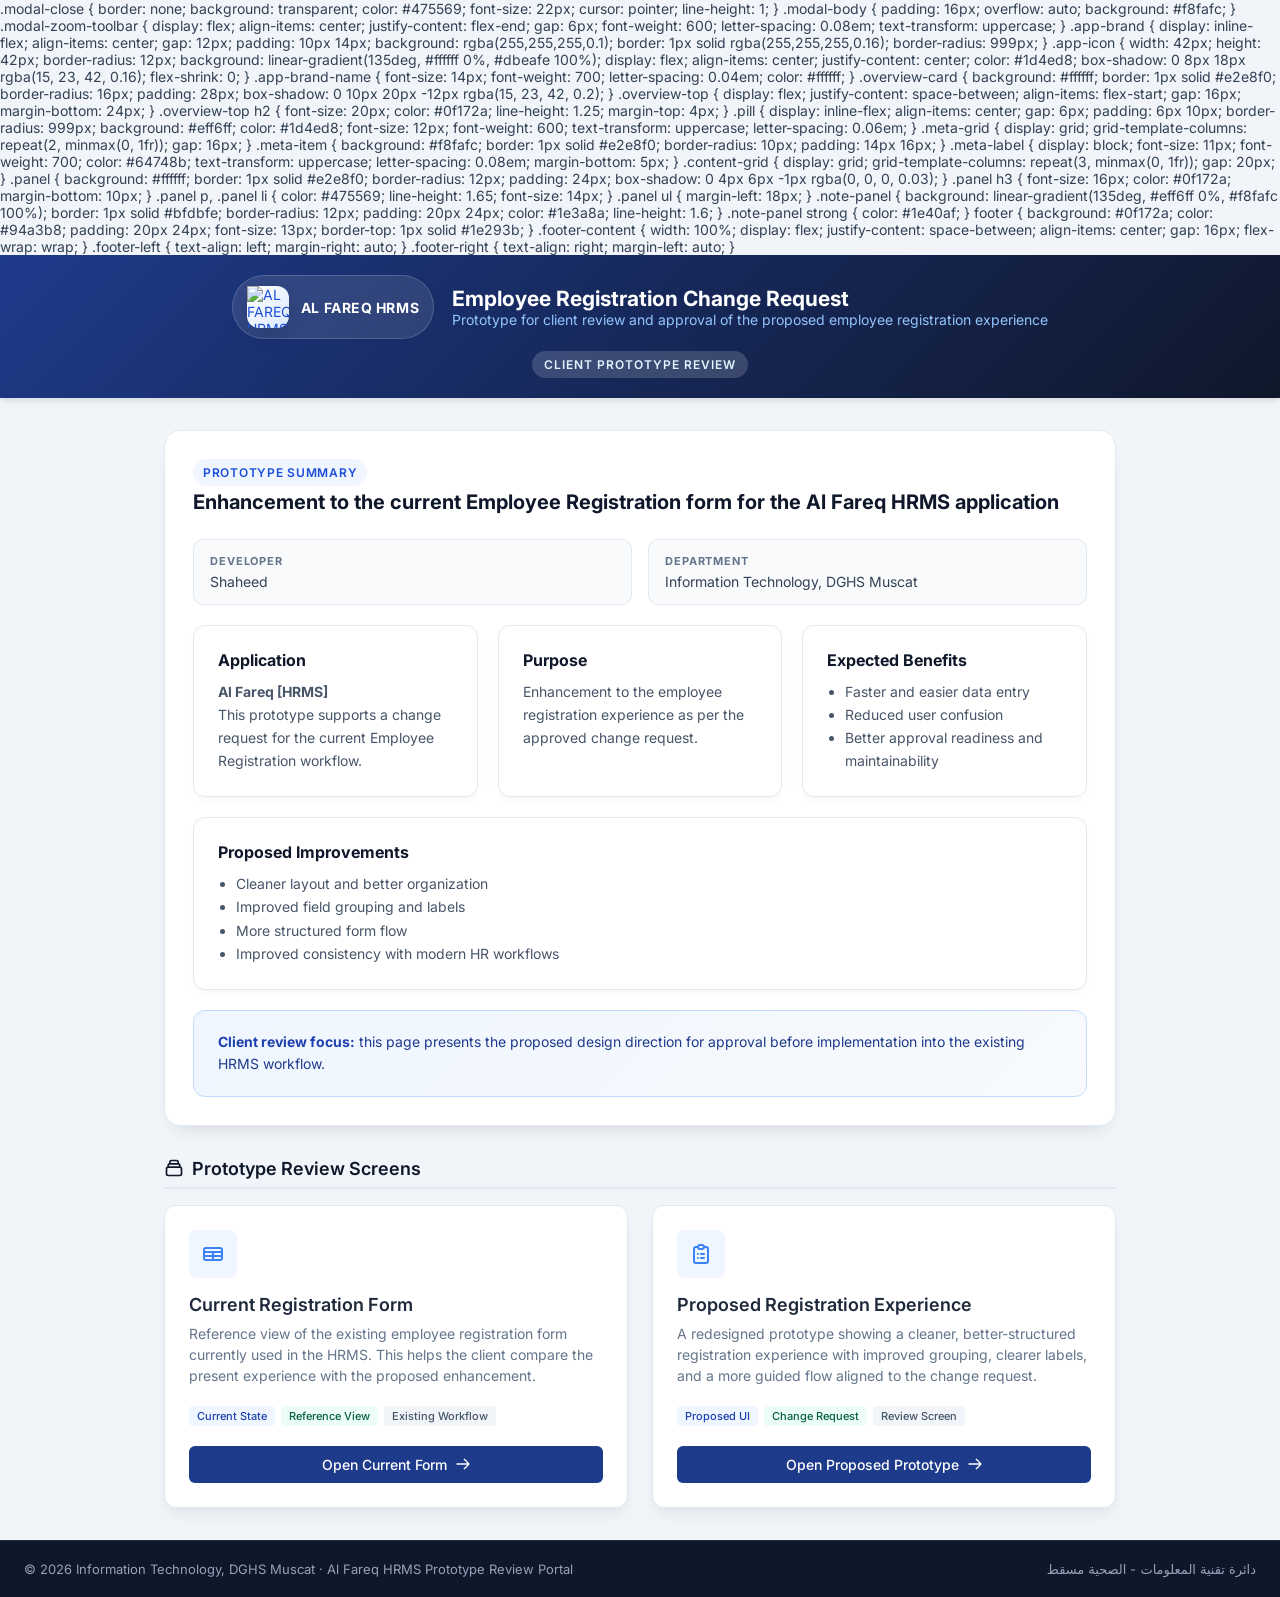
==== commit 539e6ebf: "Merge pull request #1 from shaheedsam/main Modified profile picture and some design changes." ====
--- a/index.html
+++ b/index.html
@@ -8,555 +8,196 @@
   <link rel="preconnect" href="https://fonts.googleapis.com">
   <link rel="preconnect" href="https://fonts.gstatic.com" crossorigin>
   <link href="https://fonts.googleapis.com/css2?family=Inter:wght@400;500;600;700&display=swap" rel="stylesheet">
-  <link rel="stylesheet" href="https://cdnjs.cloudflare.com/ajax/libs/font-awesome/6.5.2/css/all.min.css" crossorigin="anonymous" referrerpolicy="no-referrer">
-  <style>
-
-    * {
-      box-sizing: border-box;
-      margin: 0;
-      padding: 0;
-    }
-
-    body {
-      font-family: 'Inter', "Segoe UI", system-ui, -apple-system, sans-serif;
-      font-size: 14px;
-      color: #334155;
-      background: #f1f5f9;
-      min-height: 100vh;
-      display: flex;
-      flex-direction: column;
-    }
-
-    header {
-      background: linear-gradient(135deg, #1e3a8a 0%, #0f172a 100%);
-      color: #ffffff;
-      padding: 20px 24px;
-      text-align: center;
-      box-shadow: 0 4px 6px -1px rgba(0, 0, 0, 0.1);
-    }
-
-    .header-content {
-      max-width: 900px;
-      margin: 0 auto;
-    }
-
-    .header-title-row {
-      display: flex;
-      align-items: center;
-      justify-content: center;
-      gap: 18px;
-      flex-wrap: wrap;
-      margin-bottom: 12px;
-      text-align: left;
-    }
-
-    .header-copy {
-      display: flex;
-      flex-direction: column;
-      align-items: flex-start;
-      min-width: 280px;
-    }
-
-    header h1 {
-      font-size: 24px;
-      font-weight: 700;
-      margin-bottom: 8px;
-      letter-spacing: -0.5px;
-    }
-
-    header p {
-      color: #93c5fd;
-      font-size: 14px;
-      font-weight: 400;
-    }
-
-    main {
-      flex: 1;
-      max-width: 1000px;
-      width: 100%;
-      margin: 32px auto;
-      padding: 0 24px;
-      display: grid;
-      grid-template-columns: 1fr;
-      gap: 32px;
-    }
-
-    .section-title {
-      font-size: 18px;
-      font-weight: 600;
-      color: #0f172a;
-      margin-bottom: 16px;
-      display: flex;
-      align-items: center;
-      gap: 8px;
-      border-bottom: 2px solid #e2e8f0;
-      padding-bottom: 8px;
-    }
-
-    .cards-grid {
-      display: grid;
-      grid-template-columns: 1fr 1fr;
-      gap: 24px;
-    }
-
-    @media (max-width: 768px) {
-      .cards-grid {
-        grid-template-columns: 1fr;
-      }
-    }
-
-    .card {
-      background: #ffffff;
-      border: 1px solid #e2e8f0;
-      border-radius: 12px;
-      padding: 24px;
-      display: flex;
-      flex-direction: column;
-      box-shadow: 0 4px 6px -1px rgba(0, 0, 0, 0.02), 0 10px 15px -3px rgba(0, 0, 0, 0.05);
-      transition: all 0.25s ease;
-      position: relative;
-      overflow: hidden;
-    }
-
-    .card::before {
-      content: '';
-      position: absolute;
-      top: 0;
-      left: 0;
-      width: 4px;
-      height: 100%;
-      background: #3b82f6;
-      opacity: 0;
-      transition: opacity 0.2s;
-    }
-
-    .card:hover {
-      transform: translateY(-4px);
-      box-shadow: 0 10px 15px -3px rgba(0, 0, 0, 0.05), 0 20px 25px -5px rgba(0, 0, 0, 0.1);
-      border-color: #cbd5e1;
-    }
-
-    .card:hover::before {
-      opacity: 1;
-    }
-
-    .card-icon {
-      font-size: 24px;
-      margin-bottom: 16px;
-      background: #eff6ff;
-      color: #3b82f6;
-      width: 48px;
-      height: 48px;
-      border-radius: 8px;
-      display: flex;
-      align-items: center;
-      justify-content: center;
-    }
-
-    .card-title {
-      font-size: 18px;
-      font-weight: 600;
-      color: #1e293b;
-      margin-bottom: 8px;
-    }
-
-    .card-desc {
-      color: #64748b;
-      font-size: 14px;
-      line-height: 1.5;
-      margin-bottom: 20px;
-      flex: 1;
-    }
-
-    .card-tags {
-      display: flex;
-      gap: 6px;
-      flex-wrap: wrap;
-      margin-bottom: 20px;
-    }
-
-    .tag {
-      font-size: 11px;
-      font-weight: 500;
-      padding: 3px 8px;
-      border-radius: 4px;
-      background: #f1f5f9;
-      color: #475569;
-    }
-
-    .tag-blue {
-      background: #eff6ff;
-      color: #1e40af;
-    }
-
-    .tag-green {
-      background: #ecfdf5;
-      color: #065f46;
-    }
-
-    .card-btn {
-      display: inline-flex;
-      align-items: center;
-      justify-content: center;
-      gap: 8px;
-      padding: 10px 16px;
-      background: #1e3a8a;
-      color: #ffffff;
-      text-decoration: none;
-      font-weight: 500;
-      font-family: inherit;
-      font-size: inherit;
-      border: none;
-      border-radius: 6px;
-      cursor: pointer;
-      appearance: none;
-      transition: background 0.2s;
-    }
-
-    .card-btn:hover {
-      background: #1d4ed8;
-    }
-
-    .modal-backdrop {
-      position: fixed;
-      inset: 0;
-      background: rgba(2, 6, 23, 0.72);
-      display: none;
-      align-items: center;
-      justify-content: center;
-      padding: 24px;
-      z-index: 2000;
-    }
-
-    .modal-backdrop.open {
-      display: flex;
-    }
-
-    .modal-panel {
-      width: min(1100px, 100%);
-      max-height: 90vh;
-      background: #ffffff;
-      border-radius: 16px;
-      overflow: hidden;
-      box-shadow: 0 20px 50px rgba(2, 6, 23, 0.28);
-      display: flex;
-      flex-direction: column;
-    }
-
-    .modal-header {
-      display: flex;
-      justify-content: space-between;
-      align-items: center;
-      padding: 16px 20px;
-      border-bottom: 1px solid #e2e8f0;
-      background: #f8fafc;
-    }
-
-    .modal-title {
-      font-size: 16px;
-      font-weight: 700;
-      color: #0f172a;
-    }
-
-    .modal-close {
-      border: none;
-      background: transparent;
-      color: #475569;
-      font-size: 22px;
-      cursor: pointer;
-      line-height: 1;
-    }
-
-    .modal-body {
-      padding: 16px;
-      overflow: auto;
-      background: #f8fafc;
-    }
-
-    .modal-zoom-toolbar {
-      display: flex;
-      align-items: center;
-      justify-content: flex-end;
-      gap: 6px;
-      margin-bottom: 10px;
-      flex-wrap: wrap;
-    }
-
-    .modal-zoom-btn {
-      border: 1px solid #d0d7de;
-      background: #ffffff;
-      color: #212529;
-      border-radius: 0.375rem;
-      min-width: 30px;
-      height: 30px;
-      display: inline-flex;
-      align-items: center;
-      justify-content: center;
-      cursor: pointer;
-      font-size: 13px;
-      font-weight: 600;
-      line-height: 1;
-      box-shadow: 0 1px 2px rgba(15, 23, 42, 0.04);
-      transition: all 0.2s ease;
-      padding: 0 8px;
-    }
-
-    .modal-zoom-btn:hover {
-      background: #f8f9fa;
-      border-color: #adb5bd;
-      box-shadow: 0 2px 6px rgba(15, 23, 42, 0.08);
-    }
-
-    .modal-zoom-btn:active {
-      background: #e9ecef;
-      border-color: #adb5bd;
-      transform: translateY(1px);
-    }
-
-    .modal-zoom-btn.primary {
-      background: #0d6efd;
-      border-color: #0d6efd;
-      color: #ffffff;
-    }
-
-    .modal-zoom-btn.primary:hover {
-      background: #0b5ed7;
-      border-color: #0a58ca;
-      color: #ffffff;
-    }
-
-    .modal-zoom-btn.secondary {
-      background: #6c757d;
-      border-color: #6c757d;
-      color: #ffffff;
-    }
-
-    .modal-zoom-btn.secondary:hover {
-      background: #5c636a;
-      border-color: #565e64;
-      color: #ffffff;
-    }
-
-    .modal-zoom-value {
-      min-width: 46px;
-      text-align: center;
-      font-size: 11px;
-      font-weight: 600;
-      color: #495057;
-      background: #f8f9fa;
-      border: 1px solid #dee2e6;
-      border-radius: 0.375rem;
-      padding: 4px 8px;
-      letter-spacing: 0.02em;
-    }
-
-    .modal-image-shell {
-      display: flex;
-      justify-content: center;
-      align-items: flex-start;
-      overflow: auto;
-      padding: 4px 0 8px;
-      cursor: zoom-in;
-      user-select: none;
-    }
-
-    .modal-image-shell.zoomed {
-      cursor: move;
-    }
-
-    .modal-image-shell.dragging {
-      cursor: grabbing;
-    }
-
-    .modal-image {
-      width: 100%;
-      max-width: 100%;
-      height: auto;
-      display: block;
-      border-radius: 10px;
-      border: 1px solid #e2e8f0;
-      background: #ffffff;
-      transform: translate(var(--image-translate-x, 0px), var(--image-translate-y, 0px)) scale(var(--image-zoom, 1));
-      transform-origin: top center;
-      transition: transform 0.2s ease;
-    }
-
-    .modal-image.dragging-image {
-      transition: none;
-    }
-
-    .eyebrow {
-      display: inline-block;
-      background: rgba(255,255,255,0.16);
-      color: #e0f2fe;
-      padding: 6px 12px;
-      border-radius: 999px;
-      font-size: 12px;
-      font-weight: 600;
-      letter-spacing: 0.08em;
-      text-transform: uppercase;
-    }
-
-    .app-brand {
-      display: inline-flex;
-      align-items: center;
-      gap: 12px;
-      padding: 10px 14px;
-      background: rgba(255,255,255,0.1);
-      border: 1px solid rgba(255,255,255,0.16);
-      border-radius: 999px;
-    }
-
-    .app-icon {
-      width: 42px;
-      height: 42px;
-      border-radius: 12px;
-      background: linear-gradient(135deg, #ffffff 0%, #dbeafe 100%);
-      display: flex;
-      align-items: center;
-      justify-content: center;
-      color: #1d4ed8;
-      box-shadow: 0 8px 18px rgba(15, 23, 42, 0.16);
-      flex-shrink: 0;
-    }
-
-    .app-brand-name {
-      font-size: 14px;
-      font-weight: 700;
-      letter-spacing: 0.04em;
-      color: #ffffff;
-    }
-
-    .overview-card {
-      background: #ffffff;
-      border: 1px solid #e2e8f0;
-      border-radius: 16px;
-      padding: 28px;
-      box-shadow: 0 10px 20px -12px rgba(15, 23, 42, 0.2);
-    }
-
-    .overview-top {
-      display: flex;
-      justify-content: space-between;
-      align-items: flex-start;
-      gap: 16px;
-      margin-bottom: 24px;
-    }
-
-    .overview-top h2 {
-      font-size: 20px;
-      color: #0f172a;
-      line-height: 1.25;
-      margin-top: 4px;
-    }
-
-    .pill {
-      display: inline-flex;
-      align-items: center;
-      gap: 6px;
-      padding: 6px 10px;
-      border-radius: 999px;
-      background: #eff6ff;
-      color: #1d4ed8;
-      font-size: 12px;
-      font-weight: 600;
-      text-transform: uppercase;
-      letter-spacing: 0.06em;
-    }
-
-    .meta-grid {
-      display: grid;
-      grid-template-columns: repeat(2, minmax(0, 1fr));
-      gap: 16px;
-    }
-
-    .meta-item {
-      background: #f8fafc;
-      border: 1px solid #e2e8f0;
-      border-radius: 10px;
-      padding: 14px 16px;
-    }
-
-    .meta-label {
-      display: block;
-      font-size: 11px;
-      font-weight: 700;
-      color: #64748b;
-      text-transform: uppercase;
-      letter-spacing: 0.08em;
-      margin-bottom: 5px;
-    }
-
-    .content-grid {
-      display: grid;
-      grid-template-columns: repeat(3, minmax(0, 1fr));
-      gap: 20px;
-    }
-
-    .panel {
-      background: #ffffff;
-      border: 1px solid #e2e8f0;
-      border-radius: 12px;
-      padding: 24px;
-      box-shadow: 0 4px 6px -1px rgba(0, 0, 0, 0.03);
-    }
-
-    .panel h3 {
-      font-size: 16px;
-      color: #0f172a;
-      margin-bottom: 10px;
-    }
-
-    .panel p,
-    .panel li {
-      color: #475569;
-      line-height: 1.65;
-      font-size: 14px;
-    }
-
-    .panel ul {
-      margin-left: 18px;
-    }
-
-    .note-panel {
-      background: linear-gradient(135deg, #eff6ff 0%, #f8fafc 100%);
-      border: 1px solid #bfdbfe;
-      border-radius: 12px;
-      padding: 20px 24px;
-      color: #1e3a8a;
-      line-height: 1.6;
-    }
-
-    .note-panel strong {
-      color: #1e40af;
-    }
-
-    footer {
-      background: #0f172a;
-      color: #94a3b8;
-      padding: 20px 24px;
-      font-size: 13px;
-      border-top: 1px solid #1e293b;
-    }
-
-    .footer-content {
-      width: 100%;
-      display: flex;
-      justify-content: space-between;
-      align-items: center;
-      gap: 16px;
-      flex-wrap: wrap;
-    }
-
-    .footer-left {
-      text-align: left;
-      margin-right: auto;
-    }
-
-    .footer-right {
-      text-align: right;
-      margin-left: auto;
-    }
+  <link rel="stylesheet" href="https://cdnjs.cloudflare.com/ajax/libs/font-awesome/6.5.2/css/all.min.css"
+    crossorigin="anonymous" referrerpolicy="no-referrer">
+  <link rel="stylesheet" href="assets/css/index.css">
+
+  .modal-close {
+  border: none;
+  background: transparent;
+  color: #475569;
+  font-size: 22px;
+  cursor: pointer;
+  line-height: 1;
+  }
+
+  .modal-body {
+  padding: 16px;
+  overflow: auto;
+  background: #f8fafc;
+  }
+
+  .modal-zoom-toolbar {
+  display: flex;
+  align-items: center;
+  justify-content: flex-end;
+  gap: 6px;
+  <script src="assets/js/index.js"></script>
+  font-weight: 600;
+  letter-spacing: 0.08em;
+  text-transform: uppercase;
+  }
+
+  .app-brand {
+  display: inline-flex;
+  align-items: center;
+  gap: 12px;
+  padding: 10px 14px;
+  background: rgba(255,255,255,0.1);
+  border: 1px solid rgba(255,255,255,0.16);
+  border-radius: 999px;
+  }
+
+  .app-icon {
+  width: 42px;
+  height: 42px;
+  border-radius: 12px;
+  background: linear-gradient(135deg, #ffffff 0%, #dbeafe 100%);
+  display: flex;
+  align-items: center;
+  justify-content: center;
+  color: #1d4ed8;
+  box-shadow: 0 8px 18px rgba(15, 23, 42, 0.16);
+  flex-shrink: 0;
+  }
+
+  .app-brand-name {
+  font-size: 14px;
+  font-weight: 700;
+  letter-spacing: 0.04em;
+  color: #ffffff;
+  }
+
+  .overview-card {
+  background: #ffffff;
+  border: 1px solid #e2e8f0;
+  border-radius: 16px;
+  padding: 28px;
+  box-shadow: 0 10px 20px -12px rgba(15, 23, 42, 0.2);
+  }
+
+  .overview-top {
+  display: flex;
+  justify-content: space-between;
+  align-items: flex-start;
+  gap: 16px;
+  margin-bottom: 24px;
+  }
+
+  .overview-top h2 {
+  font-size: 20px;
+  color: #0f172a;
+  line-height: 1.25;
+  margin-top: 4px;
+  }
+
+  .pill {
+  display: inline-flex;
+  align-items: center;
+  gap: 6px;
+  padding: 6px 10px;
+  border-radius: 999px;
+  background: #eff6ff;
+  color: #1d4ed8;
+  font-size: 12px;
+  font-weight: 600;
+  text-transform: uppercase;
+  letter-spacing: 0.06em;
+  }
+
+  .meta-grid {
+  display: grid;
+  grid-template-columns: repeat(2, minmax(0, 1fr));
+  gap: 16px;
+  }
+
+  .meta-item {
+  background: #f8fafc;
+  border: 1px solid #e2e8f0;
+  border-radius: 10px;
+  padding: 14px 16px;
+  }
+
+  .meta-label {
+  display: block;
+  font-size: 11px;
+  font-weight: 700;
+  color: #64748b;
+  text-transform: uppercase;
+  letter-spacing: 0.08em;
+  margin-bottom: 5px;
+  }
+
+  .content-grid {
+  display: grid;
+  grid-template-columns: repeat(3, minmax(0, 1fr));
+  gap: 20px;
+  }
+
+  .panel {
+  background: #ffffff;
+  border: 1px solid #e2e8f0;
+  border-radius: 12px;
+  padding: 24px;
+  box-shadow: 0 4px 6px -1px rgba(0, 0, 0, 0.03);
+  }
+
+  .panel h3 {
+  font-size: 16px;
+  color: #0f172a;
+  margin-bottom: 10px;
+  }
+
+  .panel p,
+  .panel li {
+  color: #475569;
+  line-height: 1.65;
+  font-size: 14px;
+  }
+
+  .panel ul {
+  margin-left: 18px;
+  }
+
+  .note-panel {
+  background: linear-gradient(135deg, #eff6ff 0%, #f8fafc 100%);
+  border: 1px solid #bfdbfe;
+  border-radius: 12px;
+  padding: 20px 24px;
+  color: #1e3a8a;
+  line-height: 1.6;
+  }
+
+  .note-panel strong {
+  color: #1e40af;
+  }
+
+  footer {
+  background: #0f172a;
+  color: #94a3b8;
+  padding: 20px 24px;
+  font-size: 13px;
+  border-top: 1px solid #1e293b;
+  }
+
+  .footer-content {
+  width: 100%;
+  display: flex;
+  justify-content: space-between;
+  align-items: center;
+  gap: 16px;
+  flex-wrap: wrap;
+  }
+
+  .footer-left {
+  text-align: left;
+  margin-right: auto;
+  }
+
+  .footer-right {
+  text-align: right;
+  margin-left: auto;
+  }
   </style>
 </head>
 
@@ -567,7 +208,8 @@
       <div class="header-title-row">
         <div class="app-brand">
           <div class="app-icon" aria-hidden="true">
-            <img src="HRMS_Icon.png" alt="AL FAREQ HRMS icon" style="width: 100%; height: 100%; object-fit: contain; display: block;">
+            <img src="HRMS_Icon.png" alt="AL FAREQ HRMS icon"
+              style="width: 100%; height: 100%; object-fit: contain; display: block;">
           </div>
           <div class="app-brand-name">AL FAREQ HRMS</div>
         </div>
@@ -631,7 +273,8 @@
       </div>
 
       <div class="note-panel" style="margin-top: 20px;">
-        <strong>Client review focus:</strong> this page presents the proposed design direction for approval before implementation into the existing HRMS workflow.
+        <strong>Client review focus:</strong> this page presents the proposed design direction for approval before
+        implementation into the existing HRMS workflow.
       </div>
     </div>
 
@@ -717,13 +360,17 @@
       </div>
       <div class="modal-body">
         <div class="modal-zoom-toolbar" role="toolbar" aria-label="Image zoom controls">
-          <button type="button" class="modal-zoom-btn secondary" onclick="adjustImageZoom(-0.1)" aria-label="Zoom out"><i class="fa-solid fa-minus"></i></button>
+          <button type="button" class="modal-zoom-btn secondary" onclick="adjustImageZoom(-0.1)"
+            aria-label="Zoom out"><i class="fa-solid fa-minus"></i></button>
           <span class="modal-zoom-value" id="modalZoomValue">100%</span>
-          <button type="button" class="modal-zoom-btn primary" onclick="adjustImageZoom(0.1)" aria-label="Zoom in"><i class="fa-solid fa-plus"></i></button>
-          <button type="button" class="modal-zoom-btn" onclick="resetImageZoom()" aria-label="Reset zoom"><i class="fa-solid fa-rotate-left"></i></button>
+          <button type="button" class="modal-zoom-btn primary" onclick="adjustImageZoom(0.1)" aria-label="Zoom in"><i
+              class="fa-solid fa-plus"></i></button>
+          <button type="button" class="modal-zoom-btn" onclick="resetImageZoom()" aria-label="Reset zoom"><i
+              class="fa-solid fa-rotate-left"></i></button>
         </div>
         <div class="modal-image-shell">
-          <img id="currentFormImage" class="modal-image" src="Images/CurrentRegister.png" alt="Current Employee Registration Form Screenshot">
+          <img id="currentFormImage" class="modal-image" src="Images/CurrentRegister.png"
+            alt="Current Employee Registration Form Screenshot">
         </div>
       </div>
     </div>
--- a/assets/css/index.css
+++ b/assets/css/index.css
@@ -0,0 +1,559 @@
+* {
+    box-sizing: border-box;
+    margin: 0;
+    padding: 0;
+}
+
+body {
+    font-family: 'Inter', "Segoe UI", system-ui, -apple-system, sans-serif;
+    font-size: 14px;
+    color: #334155;
+    background: #f1f5f9;
+    min-height: 100vh;
+    display: flex;
+    flex-direction: column;
+}
+
+header {
+    background: linear-gradient(135deg, #1e3a8a 0%, #0f172a 100%);
+    color: #ffffff;
+    padding: 20px 24px;
+    text-align: center;
+    box-shadow: 0 4px 6px -1px rgba(0, 0, 0, 0.1);
+}
+
+.header-content {
+    max-width: 900px;
+    margin: 0 auto;
+}
+
+.header-title-row {
+    display: flex;
+    align-items: center;
+    justify-content: center;
+    gap: 18px;
+    flex-wrap: wrap;
+    margin-bottom: 12px;
+    text-align: left;
+}
+
+.header-copy {
+    display: flex;
+    flex-direction: column;
+    align-items: flex-start;
+    min-width: 280px;
+}
+
+header h1 {
+    font-size: 24px;
+    font-weight: 700;
+    margin-bottom: 8px;
+    letter-spacing: -0.5px;
+}
+
+header p {
+    color: #93c5fd;
+    font-size: 14px;
+    font-weight: 400;
+}
+
+main {
+    flex: 1;
+    max-width: 1000px;
+    width: 100%;
+    margin: 32px auto;
+    padding: 0 24px;
+    display: grid;
+    grid-template-columns: 1fr;
+    gap: 32px;
+}
+
+.section-title {
+    font-size: 18px;
+    font-weight: 600;
+    color: #0f172a;
+    margin-bottom: 16px;
+    display: flex;
+    align-items: center;
+    gap: 8px;
+    border-bottom: 2px solid #e2e8f0;
+    padding-bottom: 8px;
+}
+
+.cards-grid {
+    display: grid;
+    grid-template-columns: 1fr 1fr;
+    gap: 24px;
+}
+
+.card {
+    background: #ffffff;
+    border: 1px solid #e2e8f0;
+    border-radius: 12px;
+    padding: 24px;
+    display: flex;
+    flex-direction: column;
+    box-shadow: 0 4px 6px -1px rgba(0, 0, 0, 0.02), 0 10px 15px -3px rgba(0, 0, 0, 0.05);
+    transition: all 0.25s ease;
+    position: relative;
+    overflow: hidden;
+}
+
+.card::before {
+    content: '';
+    position: absolute;
+    top: 0;
+    left: 0;
+    width: 4px;
+    height: 100%;
+    background: #3b82f6;
+    opacity: 0;
+    transition: opacity 0.2s;
+}
+
+.card:hover {
+    transform: translateY(-4px);
+    box-shadow: 0 10px 15px -3px rgba(0, 0, 0, 0.05), 0 20px 25px -5px rgba(0, 0, 0, 0.1);
+    border-color: #cbd5e1;
+}
+
+.card:hover::before {
+    opacity: 1;
+}
+
+.card-icon {
+    font-size: 24px;
+    margin-bottom: 16px;
+    background: #eff6ff;
+    color: #3b82f6;
+    width: 48px;
+    height: 48px;
+    border-radius: 8px;
+    display: flex;
+    align-items: center;
+    justify-content: center;
+}
+
+.card-title {
+    font-size: 18px;
+    font-weight: 600;
+    color: #1e293b;
+    margin-bottom: 8px;
+}
+
+.card-desc {
+    color: #64748b;
+    font-size: 14px;
+    line-height: 1.5;
+    margin-bottom: 20px;
+    flex: 1;
+}
+
+.card-tags {
+    display: flex;
+    gap: 6px;
+    flex-wrap: wrap;
+    margin-bottom: 20px;
+}
+
+.tag {
+    font-size: 11px;
+    font-weight: 500;
+    padding: 3px 8px;
+    border-radius: 4px;
+    background: #f1f5f9;
+    color: #475569;
+}
+
+.tag-blue {
+    background: #eff6ff;
+    color: #1e40af;
+}
+
+.tag-green {
+    background: #ecfdf5;
+    color: #065f46;
+}
+
+.card-btn {
+    display: inline-flex;
+    align-items: center;
+    justify-content: center;
+    gap: 8px;
+    padding: 10px 16px;
+    background: #1e3a8a;
+    color: #ffffff;
+    text-decoration: none;
+    font-weight: 500;
+    font-family: inherit;
+    font-size: inherit;
+    border: none;
+    border-radius: 6px;
+    cursor: pointer;
+    appearance: none;
+    transition: background 0.2s;
+}
+
+.card-btn:hover {
+    background: #1d4ed8;
+}
+
+.modal-backdrop {
+    position: fixed;
+    inset: 0;
+    background: rgba(2, 6, 23, 0.72);
+    display: none;
+    align-items: center;
+    justify-content: center;
+    padding: 24px;
+    z-index: 2000;
+}
+
+.modal-backdrop.open {
+    display: flex;
+}
+
+.modal-panel {
+    width: min(1100px, 100%);
+    max-height: 90vh;
+    background: #ffffff;
+    border-radius: 16px;
+    overflow: hidden;
+    box-shadow: 0 20px 50px rgba(2, 6, 23, 0.28);
+    display: flex;
+    flex-direction: column;
+}
+
+.modal-header {
+    display: flex;
+    justify-content: space-between;
+    align-items: center;
+    padding: 16px 20px;
+    border-bottom: 1px solid #e2e8f0;
+    background: #f8fafc;
+}
+
+.modal-title {
+    font-size: 16px;
+    font-weight: 700;
+    color: #0f172a;
+}
+
+.modal-close {
+    border: none;
+    background: transparent;
+    color: #475569;
+    font-size: 22px;
+    cursor: pointer;
+    line-height: 1;
+}
+
+.modal-body {
+    padding: 16px;
+    overflow: auto;
+    background: #f8fafc;
+}
+
+.modal-zoom-toolbar {
+    display: flex;
+    align-items: center;
+    justify-content: flex-end;
+    gap: 6px;
+    margin-bottom: 10px;
+    flex-wrap: wrap;
+}
+
+.modal-zoom-btn {
+    border: 1px solid #d0d7de;
+    background: #ffffff;
+    color: #212529;
+    border-radius: 0.375rem;
+    min-width: 30px;
+    height: 30px;
+    display: inline-flex;
+    align-items: center;
+    justify-content: center;
+    cursor: pointer;
+    font-size: 13px;
+    font-weight: 600;
+    line-height: 1;
+    box-shadow: 0 1px 2px rgba(15, 23, 42, 0.04);
+    transition: all 0.2s ease;
+    padding: 0 8px;
+}
+
+.modal-zoom-btn:hover {
+    background: #f8f9fa;
+    border-color: #adb5bd;
+    box-shadow: 0 2px 6px rgba(15, 23, 42, 0.08);
+}
+
+.modal-zoom-btn:active {
+    background: #e9ecef;
+    border-color: #adb5bd;
+    transform: translateY(1px);
+}
+
+.modal-zoom-btn.primary {
+    background: #0d6efd;
+    border-color: #0d6efd;
+    color: #ffffff;
+}
+
+.modal-zoom-btn.primary:hover {
+    background: #0b5ed7;
+    border-color: #0a58ca;
+    color: #ffffff;
+}
+
+.modal-zoom-btn.secondary {
+    background: #6c757d;
+    border-color: #6c757d;
+    color: #ffffff;
+}
+
+.modal-zoom-btn.secondary:hover {
+    background: #5c636a;
+    border-color: #565e64;
+    color: #ffffff;
+}
+
+.modal-zoom-value {
+    min-width: 46px;
+    text-align: center;
+    font-size: 11px;
+    font-weight: 600;
+    color: #495057;
+    background: #f8f9fa;
+    border: 1px solid #dee2e6;
+    border-radius: 0.375rem;
+    padding: 4px 8px;
+    letter-spacing: 0.02em;
+}
+
+.modal-image-shell {
+    display: flex;
+    justify-content: center;
+    align-items: flex-start;
+    overflow: auto;
+    padding: 4px 0 8px;
+    cursor: zoom-in;
+    user-select: none;
+}
+
+.modal-image-shell.zoomed {
+    cursor: move;
+}
+
+.modal-image-shell.dragging {
+    cursor: grabbing;
+}
+
+.modal-image {
+    width: 100%;
+    max-width: 100%;
+    height: auto;
+    display: block;
+    border-radius: 10px;
+    border: 1px solid #e2e8f0;
+    background: #ffffff;
+    transform: translate(var(--image-translate-x, 0px), var(--image-translate-y, 0px)) scale(var(--image-zoom, 1));
+    transform-origin: top center;
+    transition: transform 0.2s ease;
+}
+
+.modal-image.dragging-image {
+    transition: none;
+}
+
+.eyebrow {
+    display: inline-block;
+    background: rgba(255, 255, 255, 0.16);
+    color: #e0f2fe;
+    padding: 6px 12px;
+    border-radius: 999px;
+    font-size: 12px;
+    font-weight: 600;
+    letter-spacing: 0.08em;
+    text-transform: uppercase;
+}
+
+.app-brand {
+    display: inline-flex;
+    align-items: center;
+    gap: 12px;
+    padding: 10px 14px;
+    background: rgba(255, 255, 255, 0.1);
+    border: 1px solid rgba(255, 255, 255, 0.16);
+    border-radius: 999px;
+}
+
+.app-icon {
+    width: 42px;
+    height: 42px;
+    border-radius: 12px;
+    background: linear-gradient(135deg, #ffffff 0%, #dbeafe 100%);
+    display: flex;
+    align-items: center;
+    justify-content: center;
+    color: #1d4ed8;
+    box-shadow: 0 8px 18px rgba(15, 23, 42, 0.16);
+    flex-shrink: 0;
+}
+
+.app-brand-name {
+    font-size: 14px;
+    font-weight: 700;
+    letter-spacing: 0.04em;
+    color: #ffffff;
+}
+
+.overview-card {
+    background: #ffffff;
+    border: 1px solid #e2e8f0;
+    border-radius: 16px;
+    padding: 28px;
+    box-shadow: 0 10px 20px -12px rgba(15, 23, 42, 0.2);
+}
+
+.overview-top {
+    display: flex;
+    justify-content: space-between;
+    align-items: flex-start;
+    gap: 16px;
+    margin-bottom: 24px;
+}
+
+.overview-top h2 {
+    font-size: 20px;
+    color: #0f172a;
+    line-height: 1.25;
+    margin-top: 4px;
+}
+
+.pill {
+    display: inline-flex;
+    align-items: center;
+    gap: 6px;
+    padding: 6px 10px;
+    border-radius: 999px;
+    background: #eff6ff;
+    color: #1d4ed8;
+    font-size: 12px;
+    font-weight: 600;
+    text-transform: uppercase;
+    letter-spacing: 0.06em;
+}
+
+.meta-grid {
+    display: grid;
+    grid-template-columns: repeat(2, minmax(0, 1fr));
+    gap: 16px;
+}
+
+.meta-item {
+    background: #f8fafc;
+    border: 1px solid #e2e8f0;
+    border-radius: 10px;
+    padding: 14px 16px;
+}
+
+.meta-label {
+    display: block;
+    font-size: 11px;
+    font-weight: 700;
+    color: #64748b;
+    text-transform: uppercase;
+    letter-spacing: 0.08em;
+    margin-bottom: 5px;
+}
+
+.content-grid {
+    display: grid;
+    grid-template-columns: repeat(3, minmax(0, 1fr));
+    gap: 20px;
+}
+
+.panel {
+    background: #ffffff;
+    border: 1px solid #e2e8f0;
+    border-radius: 12px;
+    padding: 24px;
+    box-shadow: 0 4px 6px -1px rgba(0, 0, 0, 0.03);
+}
+
+.panel h3 {
+    font-size: 16px;
+    color: #0f172a;
+    margin-bottom: 10px;
+}
+
+.panel p,
+.panel li {
+    color: #475569;
+    line-height: 1.65;
+    font-size: 14px;
+}
+
+.panel ul {
+    margin-left: 18px;
+}
+
+.note-panel {
+    background: linear-gradient(135deg, #eff6ff 0%, #f8fafc 100%);
+    border: 1px solid #bfdbfe;
+    border-radius: 12px;
+    padding: 20px 24px;
+    color: #1e3a8a;
+    line-height: 1.6;
+}
+
+.note-panel strong {
+    color: #1e40af;
+}
+
+footer {
+    background: #0f172a;
+    color: #94a3b8;
+    padding: 20px 24px;
+    font-size: 13px;
+    border-top: 1px solid #1e293b;
+}
+
+.footer-content {
+    width: 100%;
+    display: flex;
+    justify-content: space-between;
+    align-items: center;
+    gap: 16px;
+    flex-wrap: wrap;
+}
+
+.footer-left {
+    text-align: left;
+    margin-right: auto;
+}
+
+.footer-right {
+    text-align: right;
+    margin-left: auto;
+}
+
+@media (max-width: 768px) {
+
+    .cards-grid,
+    .content-grid,
+    .meta-grid {
+        grid-template-columns: 1fr;
+    }
+
+    .header-title-row {
+        flex-direction: column;
+        text-align: center;
+    }
+
+    .header-copy {
+        align-items: center;
+        min-width: 0;
+    }
+}
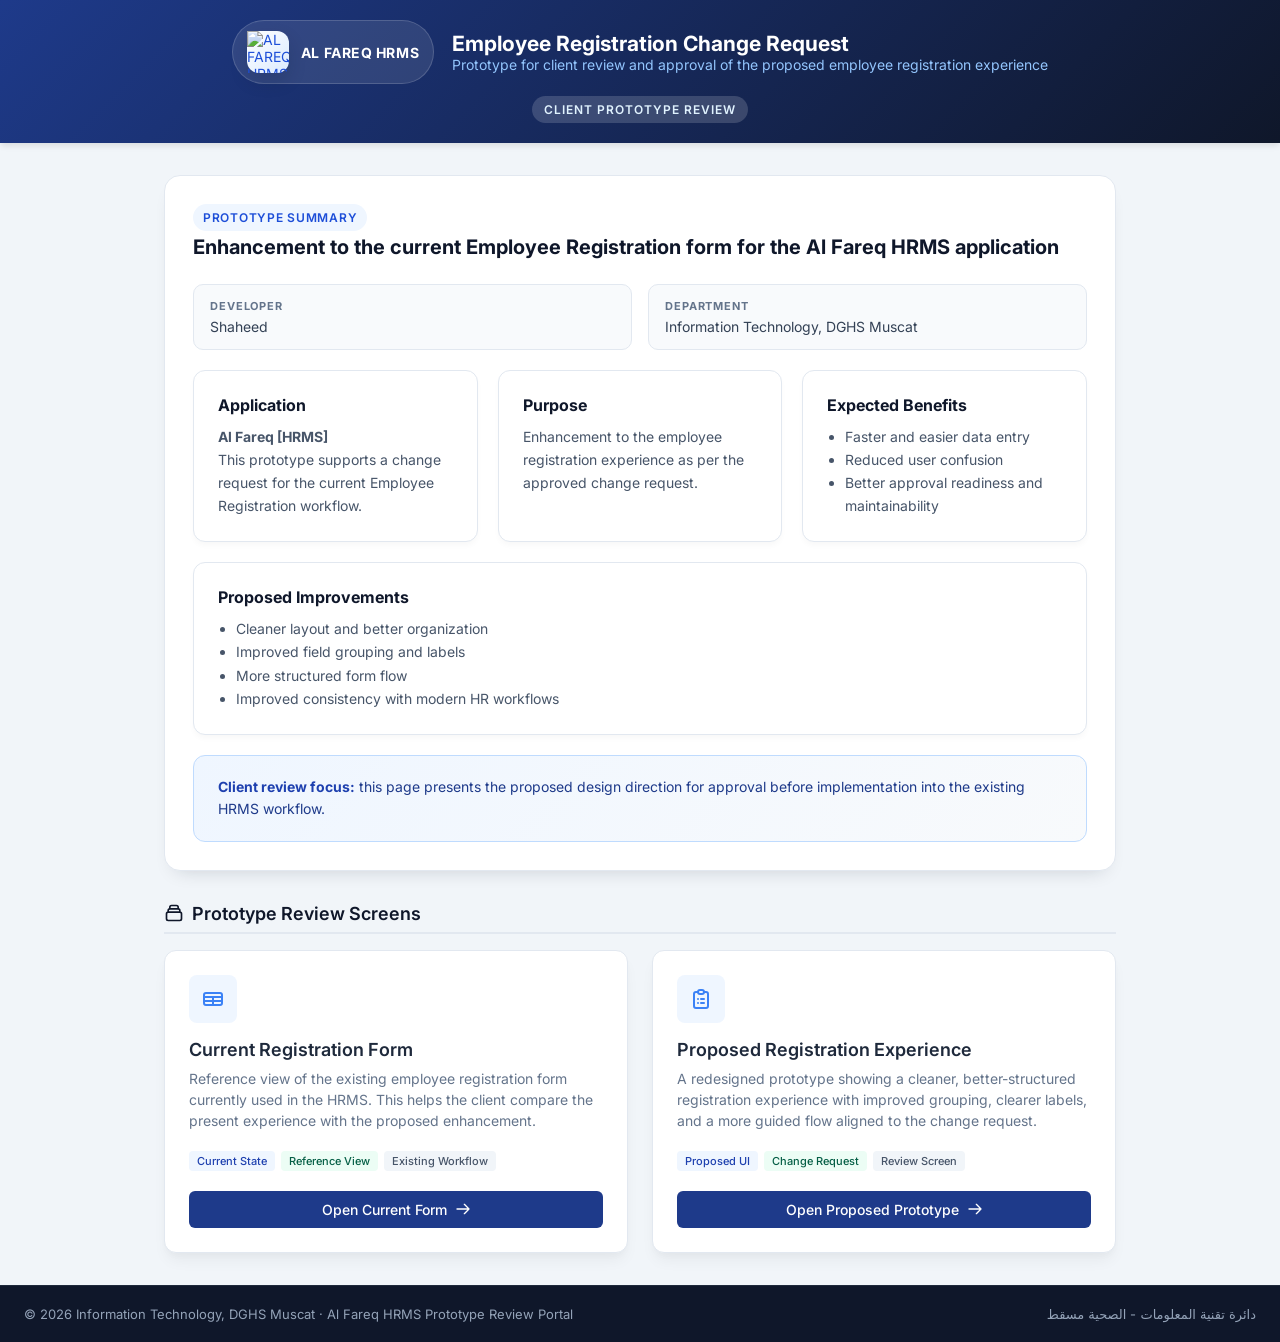
==== commit a387381d: "#2 Fixed the html code showing issue" ====
--- a/index.html
+++ b/index.html
@@ -11,194 +11,6 @@
   <link rel="stylesheet" href="https://cdnjs.cloudflare.com/ajax/libs/font-awesome/6.5.2/css/all.min.css"
     crossorigin="anonymous" referrerpolicy="no-referrer">
   <link rel="stylesheet" href="assets/css/index.css">
-
-  .modal-close {
-  border: none;
-  background: transparent;
-  color: #475569;
-  font-size: 22px;
-  cursor: pointer;
-  line-height: 1;
-  }
-
-  .modal-body {
-  padding: 16px;
-  overflow: auto;
-  background: #f8fafc;
-  }
-
-  .modal-zoom-toolbar {
-  display: flex;
-  align-items: center;
-  justify-content: flex-end;
-  gap: 6px;
-  <script src="assets/js/index.js"></script>
-  font-weight: 600;
-  letter-spacing: 0.08em;
-  text-transform: uppercase;
-  }
-
-  .app-brand {
-  display: inline-flex;
-  align-items: center;
-  gap: 12px;
-  padding: 10px 14px;
-  background: rgba(255,255,255,0.1);
-  border: 1px solid rgba(255,255,255,0.16);
-  border-radius: 999px;
-  }
-
-  .app-icon {
-  width: 42px;
-  height: 42px;
-  border-radius: 12px;
-  background: linear-gradient(135deg, #ffffff 0%, #dbeafe 100%);
-  display: flex;
-  align-items: center;
-  justify-content: center;
-  color: #1d4ed8;
-  box-shadow: 0 8px 18px rgba(15, 23, 42, 0.16);
-  flex-shrink: 0;
-  }
-
-  .app-brand-name {
-  font-size: 14px;
-  font-weight: 700;
-  letter-spacing: 0.04em;
-  color: #ffffff;
-  }
-
-  .overview-card {
-  background: #ffffff;
-  border: 1px solid #e2e8f0;
-  border-radius: 16px;
-  padding: 28px;
-  box-shadow: 0 10px 20px -12px rgba(15, 23, 42, 0.2);
-  }
-
-  .overview-top {
-  display: flex;
-  justify-content: space-between;
-  align-items: flex-start;
-  gap: 16px;
-  margin-bottom: 24px;
-  }
-
-  .overview-top h2 {
-  font-size: 20px;
-  color: #0f172a;
-  line-height: 1.25;
-  margin-top: 4px;
-  }
-
-  .pill {
-  display: inline-flex;
-  align-items: center;
-  gap: 6px;
-  padding: 6px 10px;
-  border-radius: 999px;
-  background: #eff6ff;
-  color: #1d4ed8;
-  font-size: 12px;
-  font-weight: 600;
-  text-transform: uppercase;
-  letter-spacing: 0.06em;
-  }
-
-  .meta-grid {
-  display: grid;
-  grid-template-columns: repeat(2, minmax(0, 1fr));
-  gap: 16px;
-  }
-
-  .meta-item {
-  background: #f8fafc;
-  border: 1px solid #e2e8f0;
-  border-radius: 10px;
-  padding: 14px 16px;
-  }
-
-  .meta-label {
-  display: block;
-  font-size: 11px;
-  font-weight: 700;
-  color: #64748b;
-  text-transform: uppercase;
-  letter-spacing: 0.08em;
-  margin-bottom: 5px;
-  }
-
-  .content-grid {
-  display: grid;
-  grid-template-columns: repeat(3, minmax(0, 1fr));
-  gap: 20px;
-  }
-
-  .panel {
-  background: #ffffff;
-  border: 1px solid #e2e8f0;
-  border-radius: 12px;
-  padding: 24px;
-  box-shadow: 0 4px 6px -1px rgba(0, 0, 0, 0.03);
-  }
-
-  .panel h3 {
-  font-size: 16px;
-  color: #0f172a;
-  margin-bottom: 10px;
-  }
-
-  .panel p,
-  .panel li {
-  color: #475569;
-  line-height: 1.65;
-  font-size: 14px;
-  }
-
-  .panel ul {
-  margin-left: 18px;
-  }
-
-  .note-panel {
-  background: linear-gradient(135deg, #eff6ff 0%, #f8fafc 100%);
-  border: 1px solid #bfdbfe;
-  border-radius: 12px;
-  padding: 20px 24px;
-  color: #1e3a8a;
-  line-height: 1.6;
-  }
-
-  .note-panel strong {
-  color: #1e40af;
-  }
-
-  footer {
-  background: #0f172a;
-  color: #94a3b8;
-  padding: 20px 24px;
-  font-size: 13px;
-  border-top: 1px solid #1e293b;
-  }
-
-  .footer-content {
-  width: 100%;
-  display: flex;
-  justify-content: space-between;
-  align-items: center;
-  gap: 16px;
-  flex-wrap: wrap;
-  }
-
-  .footer-left {
-  text-align: left;
-  margin-right: auto;
-  }
-
-  .footer-right {
-  text-align: right;
-  margin-left: auto;
-  }
-  </style>
 </head>
 
 <body>
